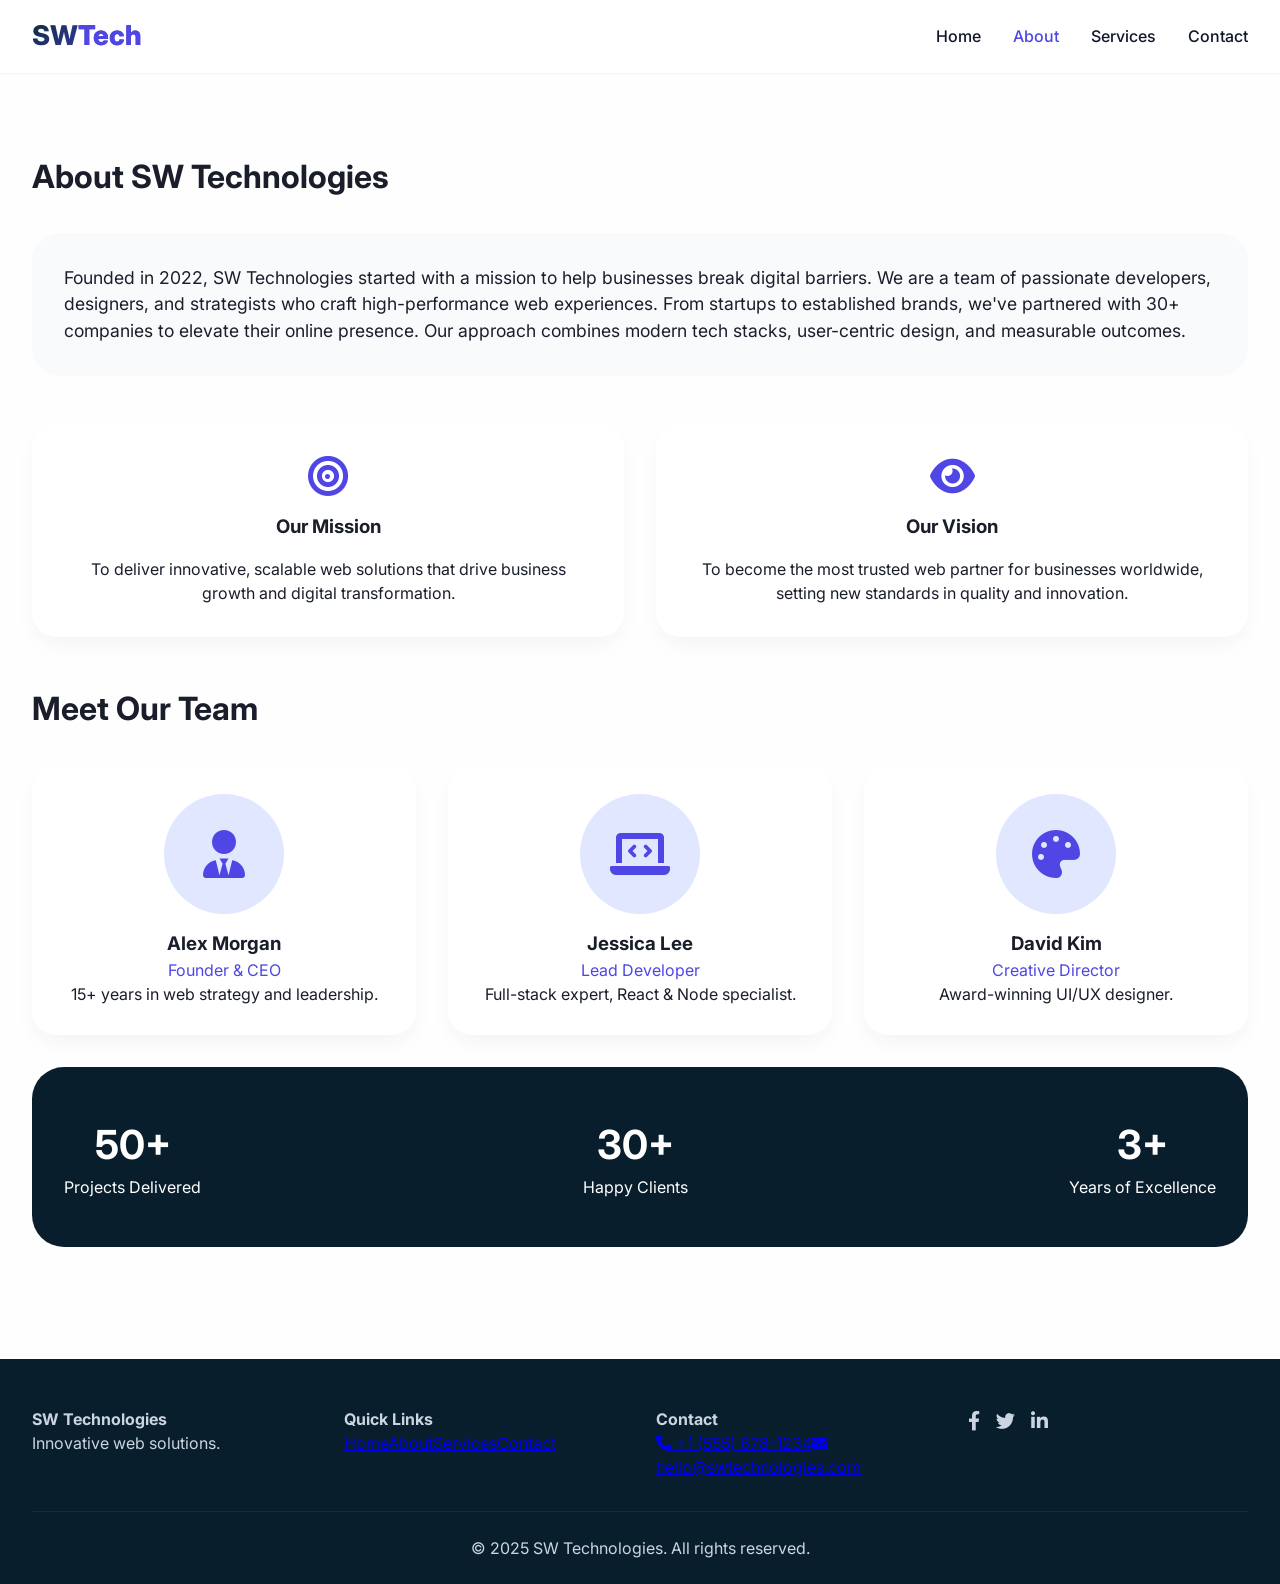
==== about.html @ 48afa0c9 "initial commit" ====
<!-- about.html -->
<!DOCTYPE html>
<html lang="en">
<head>
  <meta charset="UTF-8">
  <meta name="viewport" content="width=device-width, initial-scale=1.0">
  <title>SW Technologies | About Us</title>
  <link href="https://fonts.googleapis.com/css2?family=Inter:wght@300;400;600;700;800&display=swap" rel="stylesheet">
  <link rel="stylesheet" href="https://cdnjs.cloudflare.com/ajax/libs/font-awesome/6.0.0-beta3/css/all.min.css">
  <style>
    * { margin: 0; padding: 0; box-sizing: border-box; }
    body { font-family: 'Inter', sans-serif; background-color: #fefefe; color: #1a1e2b; line-height: 1.5; }
    :root { --primary: #0f2b3d; --primary-dark: #091e2c; --accent: #4f46e5; --accent-light: #6366f1; --gray-bg: #f8fafc; --text-dark: #0f172a; --text-muted: #334155; }
    .container { max-width: 1280px; margin: 0 auto; padding: 0 32px; }
    section { padding: 80px 0; }
    h2 { font-size: 2rem; margin-bottom: 2rem; font-weight: 700; }
    .navbar { background: white; box-shadow: 0 1px 3px rgba(0,0,0,0.05); position: sticky; top: 0; z-index: 1000; }
    .nav-container { display: flex; justify-content: space-between; align-items: center; padding: 1rem 2rem; max-width: 1400px; margin: 0 auto; }
    .logo a { font-size: 1.7rem; font-weight: 800; text-decoration: none; background: linear-gradient(135deg, #0f2b3d, #4f46e5); background-clip: text; -webkit-background-clip: text; color: transparent; }
    .nav-links { display: flex; gap: 2rem; list-style: none; }
    .nav-links li a { text-decoration: none; font-weight: 500; color: var(--text-dark); }
    .nav-links li a:hover, .nav-links li a.active { color: var(--accent); }
    .hamburger { display: none; font-size: 1.8rem; cursor: pointer; }
    @media (max-width: 768px) { .nav-links { position: fixed; top: 70px; left: -100%; width: 100%; height: calc(100vh - 70px); background: white; flex-direction: column; align-items: center; padding-top: 2rem; transition: left 0.3s; } .nav-links.active { left: 0; } .hamburger { display: block; } .container { padding: 0 24px; } section { padding: 60px 0; } }
    .story-box { background: var(--gray-bg); padding: 2rem; border-radius: 28px; margin-bottom: 2rem; }
    .mission-vision { display: grid; grid-template-columns: 1fr 1fr; gap: 2rem; margin: 3rem 0; }
    .mv-card { background: white; padding: 2rem; border-radius: 24px; box-shadow: 0 10px 25px -5px rgba(0,0,0,0.05); text-align: center; }
    .team-grid { display: grid; grid-template-columns: repeat(auto-fit, minmax(240px, 1fr)); gap: 2rem; margin-top: 1rem; }
    .team-card { background: white; border-radius: 24px; padding: 1.8rem; text-align: center; box-shadow: 0 10px 25px -5px rgba(0,0,0,0.05); transition: transform 0.25s; }
    .team-card:hover { transform: translateY(-6px); }
    .team-img { width: 120px; height: 120px; background: #e0e7ff; border-radius: 50%; margin: 0 auto 1rem; display: flex; align-items: center; justify-content: center; font-size: 3rem; color: var(--accent); }
    .stats-grid { display: flex; justify-content: space-between; flex-wrap: wrap; gap: 2rem; background: var(--primary-dark); color: white; padding: 3rem 2rem; border-radius: 32px; margin-top: 2rem; text-align: center; }
    .stat h3 { font-size: 2.5rem; }
    footer { background: var(--primary-dark); color: #cbd5e1; padding: 48px 0 24px; margin-top: 2rem; }
    .footer-grid { display: grid; grid-template-columns: repeat(auto-fit, minmax(200px, 1fr)); gap: 2rem; }
    .social-icons a { color: #cbd5e1; margin-right: 1rem; font-size: 1.2rem; display: inline-block; }
    .copyright { text-align: center; margin-top: 2rem; padding-top: 1.5rem; border-top: 1px solid #1e2a3a; }
    @media (max-width: 768px) { .mission-vision { grid-template-columns: 1fr; } .stats-grid { flex-direction: column; align-items: center; } }
  </style>
</head>
<body>
  <nav class="navbar"><div class="nav-container"><div class="logo"><a href="index.html">SW<span style="color:#4f46e5;">Tech</span></a></div><div class="hamburger" id="hamburger"><i class="fas fa-bars"></i></div><ul class="nav-links" id="navLinks"><li><a href="index.html">Home</a></li><li><a href="about.html" class="active">About</a></li><li><a href="services.html">Services</a></li><li><a href="contact.html">Contact</a></li></ul></div></nav>
  <main><div class="container"><section><h2>About SW Technologies</h2><div class="story-box"><p style="font-size:1.1rem;">Founded in 2022, SW Technologies started with a mission to help businesses break digital barriers. We are a team of passionate developers, designers, and strategists who craft high-performance web experiences. From startups to established brands, we've partnered with 30+ companies to elevate their online presence. Our approach combines modern tech stacks, user-centric design, and measurable outcomes.</p></div><div class="mission-vision"><div class="mv-card"><i class="fas fa-bullseye" style="font-size:2.5rem; color:#4f46e5;"></i><h3 style="margin:1rem 0;">Our Mission</h3><p>To deliver innovative, scalable web solutions that drive business growth and digital transformation.</p></div><div class="mv-card"><i class="fas fa-eye" style="font-size:2.5rem; color:#4f46e5;"></i><h3 style="margin:1rem 0;">Our Vision</h3><p>To become the most trusted web partner for businesses worldwide, setting new standards in quality and innovation.</p></div></div><h2>Meet Our Team</h2><div class="team-grid"><div class="team-card"><div class="team-img"><i class="fas fa-user-tie"></i></div><h3>Alex Morgan</h3><p style="color:var(--accent);">Founder & CEO</p><p>15+ years in web strategy and leadership.</p></div><div class="team-card"><div class="team-img"><i class="fas fa-laptop-code"></i></div><h3>Jessica Lee</h3><p style="color:var(--accent);">Lead Developer</p><p>Full-stack expert, React & Node specialist.</p></div><div class="team-card"><div class="team-img"><i class="fas fa-palette"></i></div><h3>David Kim</h3><p style="color:var(--accent);">Creative Director</p><p>Award-winning UI/UX designer.</p></div></div><div class="stats-grid"><div class="stat"><h3>50+</h3><p>Projects Delivered</p></div><div class="stat"><h3>30+</h3><p>Happy Clients</p></div><div class="stat"><h3>3+</h3><p>Years of Excellence</p></div></div></section></div></main>
  <footer><div class="container"><div class="footer-grid"><div class="footer-col"><h4>SW Technologies</h4><p>Innovative web solutions.</p></div><div class="footer-col"><h4>Quick Links</h4><a href="index.html">Home</a><a href="about.html">About</a><a href="services.html">Services</a><a href="contact.html">Contact</a></div><div class="footer-col"><h4>Contact</h4><a href="#"><i class="fas fa-phone"></i> +1 (555) 678-1234</a><a href="#"><i class="fas fa-envelope"></i> hello@swtechnologies.com</a></div><div class="footer-col"><div class="social-icons"><a href="#"><i class="fab fa-facebook-f"></i></a><a href="#"><i class="fab fa-twitter"></i></a><a href="#"><i class="fab fa-linkedin-in"></i></a></div></div></div><div class="copyright"><p>© 2025 SW Technologies. All rights reserved.</p></div></div></footer>
  <script>const hamburger=document.getElementById('hamburger');const navLinks=document.getElementById('navLinks');hamburger.addEventListener('click',()=>{navLinks.classList.toggle('active');});document.querySelectorAll('.nav-links a').forEach(link=>{link.addEventListener('click',()=>{navLinks.classList.remove('active');})});</script>
</body>
</html>
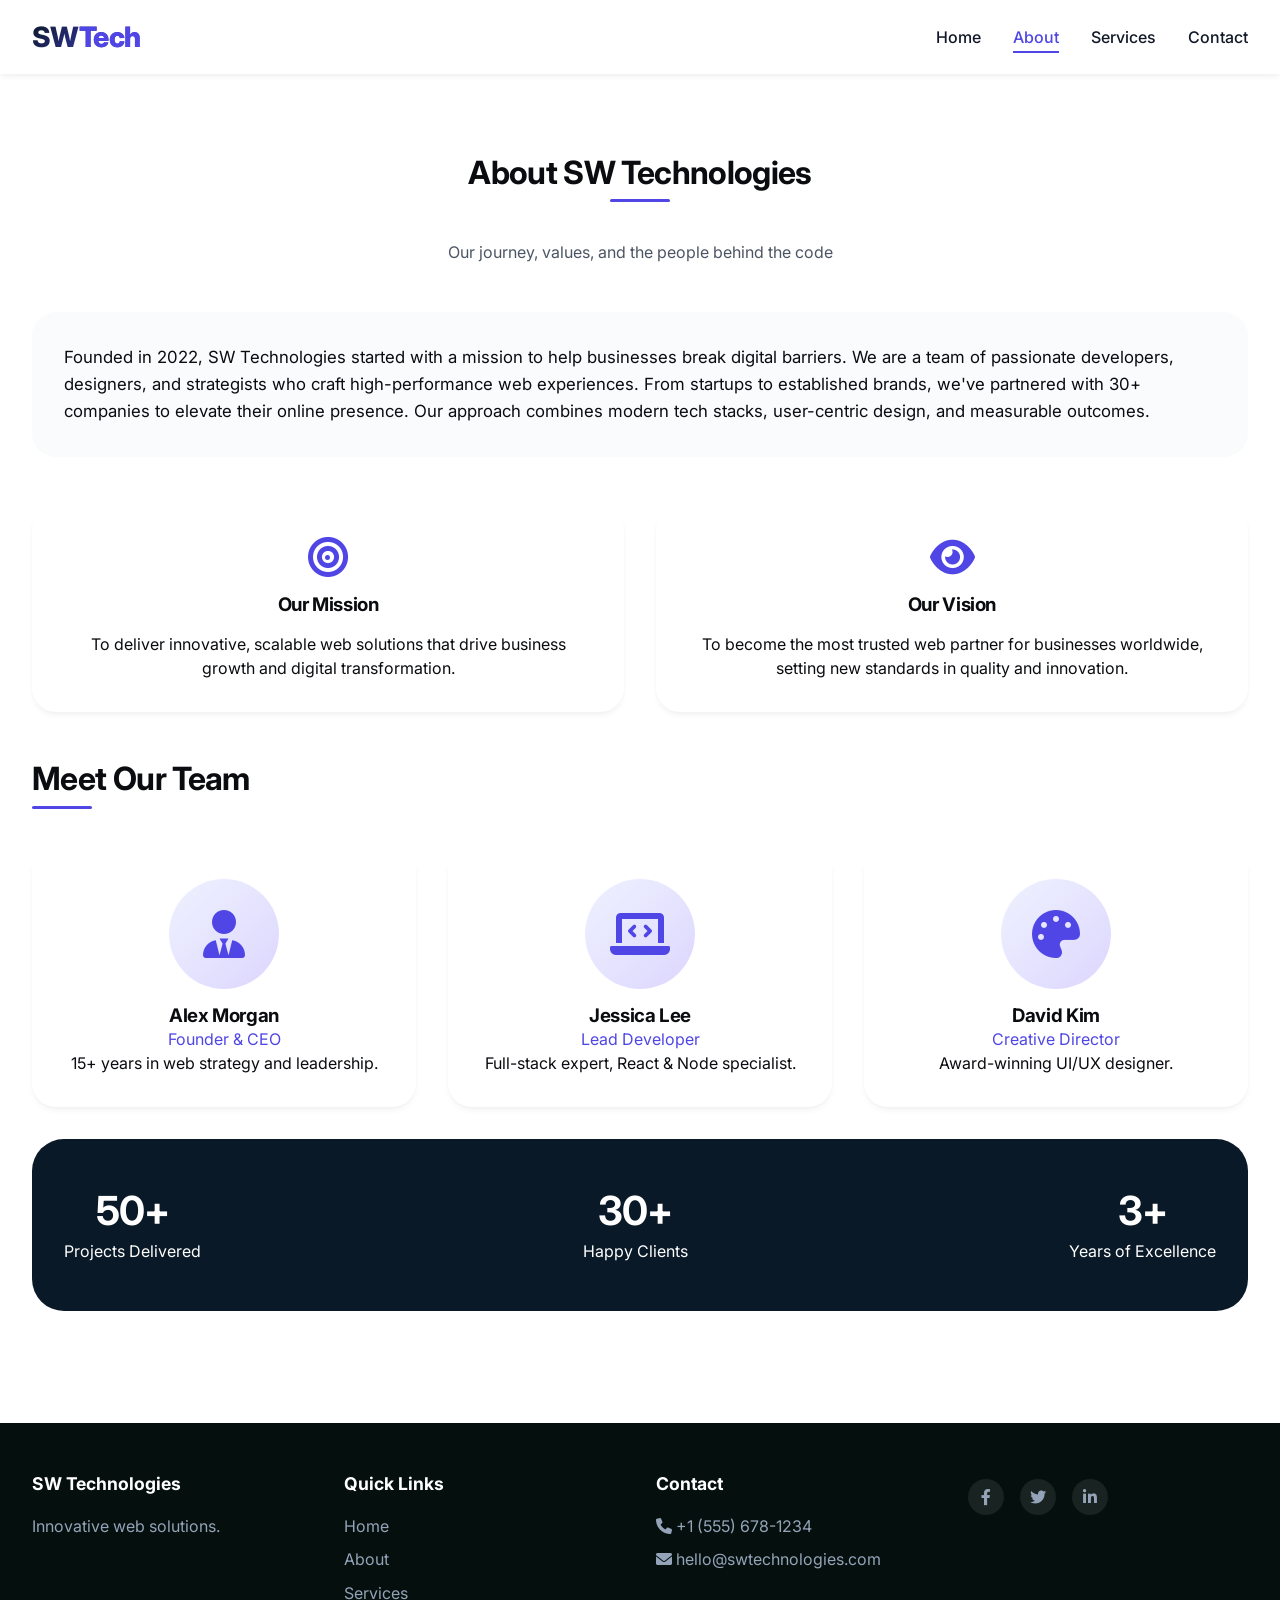
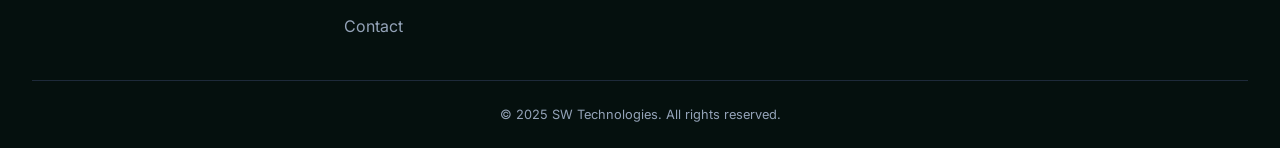
==== commit 16b8961b: "Polish the user interface and make it fully responsive across all devices" ====
--- a/about.html
+++ b/about.html
@@ -2,46 +2,81 @@
 <!DOCTYPE html>
 <html lang="en">
 <head>
-  <meta charset="UTF-8">
-  <meta name="viewport" content="width=device-width, initial-scale=1.0">
-  <title>SW Technologies | About Us</title>
-  <link href="https://fonts.googleapis.com/css2?family=Inter:wght@300;400;600;700;800&display=swap" rel="stylesheet">
-  <link rel="stylesheet" href="https://cdnjs.cloudflare.com/ajax/libs/font-awesome/6.0.0-beta3/css/all.min.css">
-  <style>
-    * { margin: 0; padding: 0; box-sizing: border-box; }
-    body { font-family: 'Inter', sans-serif; background-color: #fefefe; color: #1a1e2b; line-height: 1.5; }
-    :root { --primary: #0f2b3d; --primary-dark: #091e2c; --accent: #4f46e5; --accent-light: #6366f1; --gray-bg: #f8fafc; --text-dark: #0f172a; --text-muted: #334155; }
-    .container { max-width: 1280px; margin: 0 auto; padding: 0 32px; }
-    section { padding: 80px 0; }
-    h2 { font-size: 2rem; margin-bottom: 2rem; font-weight: 700; }
-    .navbar { background: white; box-shadow: 0 1px 3px rgba(0,0,0,0.05); position: sticky; top: 0; z-index: 1000; }
-    .nav-container { display: flex; justify-content: space-between; align-items: center; padding: 1rem 2rem; max-width: 1400px; margin: 0 auto; }
-    .logo a { font-size: 1.7rem; font-weight: 800; text-decoration: none; background: linear-gradient(135deg, #0f2b3d, #4f46e5); background-clip: text; -webkit-background-clip: text; color: transparent; }
-    .nav-links { display: flex; gap: 2rem; list-style: none; }
-    .nav-links li a { text-decoration: none; font-weight: 500; color: var(--text-dark); }
-    .nav-links li a:hover, .nav-links li a.active { color: var(--accent); }
-    .hamburger { display: none; font-size: 1.8rem; cursor: pointer; }
-    @media (max-width: 768px) { .nav-links { position: fixed; top: 70px; left: -100%; width: 100%; height: calc(100vh - 70px); background: white; flex-direction: column; align-items: center; padding-top: 2rem; transition: left 0.3s; } .nav-links.active { left: 0; } .hamburger { display: block; } .container { padding: 0 24px; } section { padding: 60px 0; } }
-    .story-box { background: var(--gray-bg); padding: 2rem; border-radius: 28px; margin-bottom: 2rem; }
-    .mission-vision { display: grid; grid-template-columns: 1fr 1fr; gap: 2rem; margin: 3rem 0; }
-    .mv-card { background: white; padding: 2rem; border-radius: 24px; box-shadow: 0 10px 25px -5px rgba(0,0,0,0.05); text-align: center; }
-    .team-grid { display: grid; grid-template-columns: repeat(auto-fit, minmax(240px, 1fr)); gap: 2rem; margin-top: 1rem; }
-    .team-card { background: white; border-radius: 24px; padding: 1.8rem; text-align: center; box-shadow: 0 10px 25px -5px rgba(0,0,0,0.05); transition: transform 0.25s; }
-    .team-card:hover { transform: translateY(-6px); }
-    .team-img { width: 120px; height: 120px; background: #e0e7ff; border-radius: 50%; margin: 0 auto 1rem; display: flex; align-items: center; justify-content: center; font-size: 3rem; color: var(--accent); }
-    .stats-grid { display: flex; justify-content: space-between; flex-wrap: wrap; gap: 2rem; background: var(--primary-dark); color: white; padding: 3rem 2rem; border-radius: 32px; margin-top: 2rem; text-align: center; }
-    .stat h3 { font-size: 2.5rem; }
-    footer { background: var(--primary-dark); color: #cbd5e1; padding: 48px 0 24px; margin-top: 2rem; }
-    .footer-grid { display: grid; grid-template-columns: repeat(auto-fit, minmax(200px, 1fr)); gap: 2rem; }
-    .social-icons a { color: #cbd5e1; margin-right: 1rem; font-size: 1.2rem; display: inline-block; }
-    .copyright { text-align: center; margin-top: 2rem; padding-top: 1.5rem; border-top: 1px solid #1e2a3a; }
-    @media (max-width: 768px) { .mission-vision { grid-template-columns: 1fr; } .stats-grid { flex-direction: column; align-items: center; } }
-  </style>
+    <meta charset="UTF-8">
+    <meta name="viewport" content="width=device-width, initial-scale=1.0">
+    <title>SW Technologies | About Us</title>
+    <link href="https://fonts.googleapis.com/css2?family=Inter:opsz,wght@14..32,300;400;500;600;700;800&display=swap" rel="stylesheet">
+    <link rel="stylesheet" href="https://cdnjs.cloudflare.com/ajax/libs/font-awesome/6.0.0-beta3/css/all.min.css">
+    <link rel="stylesheet" href="styles.css">
 </head>
 <body>
-  <nav class="navbar"><div class="nav-container"><div class="logo"><a href="index.html">SW<span style="color:#4f46e5;">Tech</span></a></div><div class="hamburger" id="hamburger"><i class="fas fa-bars"></i></div><ul class="nav-links" id="navLinks"><li><a href="index.html">Home</a></li><li><a href="about.html" class="active">About</a></li><li><a href="services.html">Services</a></li><li><a href="contact.html">Contact</a></li></ul></div></nav>
-  <main><div class="container"><section><h2>About SW Technologies</h2><div class="story-box"><p style="font-size:1.1rem;">Founded in 2022, SW Technologies started with a mission to help businesses break digital barriers. We are a team of passionate developers, designers, and strategists who craft high-performance web experiences. From startups to established brands, we've partnered with 30+ companies to elevate their online presence. Our approach combines modern tech stacks, user-centric design, and measurable outcomes.</p></div><div class="mission-vision"><div class="mv-card"><i class="fas fa-bullseye" style="font-size:2.5rem; color:#4f46e5;"></i><h3 style="margin:1rem 0;">Our Mission</h3><p>To deliver innovative, scalable web solutions that drive business growth and digital transformation.</p></div><div class="mv-card"><i class="fas fa-eye" style="font-size:2.5rem; color:#4f46e5;"></i><h3 style="margin:1rem 0;">Our Vision</h3><p>To become the most trusted web partner for businesses worldwide, setting new standards in quality and innovation.</p></div></div><h2>Meet Our Team</h2><div class="team-grid"><div class="team-card"><div class="team-img"><i class="fas fa-user-tie"></i></div><h3>Alex Morgan</h3><p style="color:var(--accent);">Founder & CEO</p><p>15+ years in web strategy and leadership.</p></div><div class="team-card"><div class="team-img"><i class="fas fa-laptop-code"></i></div><h3>Jessica Lee</h3><p style="color:var(--accent);">Lead Developer</p><p>Full-stack expert, React & Node specialist.</p></div><div class="team-card"><div class="team-img"><i class="fas fa-palette"></i></div><h3>David Kim</h3><p style="color:var(--accent);">Creative Director</p><p>Award-winning UI/UX designer.</p></div></div><div class="stats-grid"><div class="stat"><h3>50+</h3><p>Projects Delivered</p></div><div class="stat"><h3>30+</h3><p>Happy Clients</p></div><div class="stat"><h3>3+</h3><p>Years of Excellence</p></div></div></section></div></main>
-  <footer><div class="container"><div class="footer-grid"><div class="footer-col"><h4>SW Technologies</h4><p>Innovative web solutions.</p></div><div class="footer-col"><h4>Quick Links</h4><a href="index.html">Home</a><a href="about.html">About</a><a href="services.html">Services</a><a href="contact.html">Contact</a></div><div class="footer-col"><h4>Contact</h4><a href="#"><i class="fas fa-phone"></i> +1 (555) 678-1234</a><a href="#"><i class="fas fa-envelope"></i> hello@swtechnologies.com</a></div><div class="footer-col"><div class="social-icons"><a href="#"><i class="fab fa-facebook-f"></i></a><a href="#"><i class="fab fa-twitter"></i></a><a href="#"><i class="fab fa-linkedin-in"></i></a></div></div></div><div class="copyright"><p>© 2025 SW Technologies. All rights reserved.</p></div></div></footer>
-  <script>const hamburger=document.getElementById('hamburger');const navLinks=document.getElementById('navLinks');hamburger.addEventListener('click',()=>{navLinks.classList.toggle('active');});document.querySelectorAll('.nav-links a').forEach(link=>{link.addEventListener('click',()=>{navLinks.classList.remove('active');})});</script>
+    <nav class="navbar">
+        <div class="nav-container">
+            <div class="logo"><a href="index.html">SW<span style="color:#4f46e5;">Tech</span></a></div>
+            <div class="hamburger" id="hamburger"><i class="fas fa-bars"></i></div>
+            <ul class="nav-links" id="navLinks">
+                <li><a href="index.html">Home</a></li>
+                <li><a href="about.html" class="active">About</a></li>
+                <li><a href="services.html">Services</a></li>
+                <li><a href="contact.html">Contact</a></li>
+            </ul>
+        </div>
+    </nav>
+
+    <main>
+        <div class="container">
+            <section>
+                <div class="section-header">
+                    <h2>About SW Technologies</h2>
+                    <p>Our journey, values, and the people behind the code</p>
+                </div>
+                <div class="story-box">
+                    <p style="font-size:1.05rem; line-height:1.6;">Founded in 2022, SW Technologies started with a mission to help businesses break digital barriers. We are a team of passionate developers, designers, and strategists who craft high-performance web experiences. From startups to established brands, we've partnered with 30+ companies to elevate their online presence. Our approach combines modern tech stacks, user-centric design, and measurable outcomes.</p>
+                </div>
+                <div class="mission-vision">
+                    <div class="mv-card"><i class="fas fa-bullseye" style="font-size:2.5rem; color:#4f46e5;"></i><h3 style="margin:1rem 0;">Our Mission</h3><p>To deliver innovative, scalable web solutions that drive business growth and digital transformation.</p></div>
+                    <div class="mv-card"><i class="fas fa-eye" style="font-size:2.5rem; color:#4f46e5;"></i><h3 style="margin:1rem 0;">Our Vision</h3><p>To become the most trusted web partner for businesses worldwide, setting new standards in quality and innovation.</p></div>
+                </div>
+                <h2>Meet Our Team</h2>
+                <div class="team-grid">
+                    <div class="team-card"><div class="team-img"><i class="fas fa-user-tie"></i></div><h3>Alex Morgan</h3><p style="color:var(--accent);">Founder & CEO</p><p>15+ years in web strategy and leadership.</p></div>
+                    <div class="team-card"><div class="team-img"><i class="fas fa-laptop-code"></i></div><h3>Jessica Lee</h3><p style="color:var(--accent);">Lead Developer</p><p>Full-stack expert, React & Node specialist.</p></div>
+                    <div class="team-card"><div class="team-img"><i class="fas fa-palette"></i></div><h3>David Kim</h3><p style="color:var(--accent);">Creative Director</p><p>Award-winning UI/UX designer.</p></div>
+                </div>
+                <div class="stats-grid">
+                    <div class="stat"><h3>50+</h3><p>Projects Delivered</p></div>
+                    <div class="stat"><h3>30+</h3><p>Happy Clients</p></div>
+                    <div class="stat"><h3>3+</h3><p>Years of Excellence</p></div>
+                </div>
+            </section>
+        </div>
+    </main>
+
+    <footer>
+        <div class="container">
+            <div class="footer-grid">
+                <div class="footer-col"><h4>SW Technologies</h4><p>Innovative web solutions.</p></div>
+                <div class="footer-col"><h4>Quick Links</h4><a href="index.html">Home</a><a href="about.html">About</a><a href="services.html">Services</a><a href="contact.html">Contact</a></div>
+                <div class="footer-col"><h4>Contact</h4><a href="#"><i class="fas fa-phone"></i> +1 (555) 678-1234</a><a href="#"><i class="fas fa-envelope"></i> hello@swtechnologies.com</a></div>
+                <div class="footer-col"><div class="social-icons"><a href="#"><i class="fab fa-facebook-f"></i></a><a href="#"><i class="fab fa-twitter"></i></a><a href="#"><i class="fab fa-linkedin-in"></i></a></div></div>
+            </div>
+            <div class="copyright"><p>© 2025 SW Technologies. All rights reserved.</p></div>
+        </div>
+    </footer>
+
+    <a href="#" class="back-to-top" id="backToTop"><i class="fas fa-arrow-up"></i></a>
+
+    <script>
+        const hamburger = document.getElementById('hamburger');
+        const navLinks = document.getElementById('navLinks');
+        hamburger.addEventListener('click', () => navLinks.classList.toggle('active'));
+        document.querySelectorAll('.nav-links a').forEach(link => link.addEventListener('click', () => navLinks.classList.remove('active')));
+        
+        const backBtn = document.getElementById('backToTop');
+        window.addEventListener('scroll', () => {
+            if (window.scrollY > 300) backBtn.classList.add('show');
+            else backBtn.classList.remove('show');
+        });
+    </script>
 </body>
 </html>
--- a/styles.css
+++ b/styles.css
@@ -0,0 +1,673 @@
+/* styles.css - SW Technologies - Polished Professional UI */
+* {
+    margin: 0;
+    padding: 0;
+    box-sizing: border-box;
+}
+
+body {
+    font-family: 'Inter', sans-serif;
+    background-color: #ffffff;
+    color: #0a0c10;
+    line-height: 1.5;
+    scroll-behavior: smooth;
+}
+
+:root {
+    --primary: #0a1927;
+    --primary-dark: #05100e;
+    --accent: #4f46e5;
+    --accent-light: #6366f1;
+    --accent-soft: #eef2ff;
+    --gray-bg: #fafbfc;
+    --text-dark: #111827;
+    --text-muted: #4b5563;
+    --white: #ffffff;
+    --shadow-sm: 0 4px 6px -1px rgba(0, 0, 0, 0.05), 0 2px 4px -1px rgba(0, 0, 0, 0.02);
+    --shadow-md: 0 10px 15px -3px rgba(0, 0, 0, 0.05), 0 4px 6px -2px rgba(0, 0, 0, 0.02);
+    --shadow-lg: 0 20px 25px -5px rgba(0, 0, 0, 0.08), 0 10px 10px -5px rgba(0, 0, 0, 0.01);
+    --shadow-hover: 0 25px 30px -12px rgba(79, 70, 229, 0.15);
+}
+
+.container {
+    max-width: 1280px;
+    margin: 0 auto;
+    padding: 0 2rem;
+}
+
+section {
+    padding: 5rem 0;
+}
+
+h1, h2, h3 {
+    font-weight: 700;
+    line-height: 1.2;
+    letter-spacing: -0.02em;
+}
+
+h2 {
+    font-size: 2rem;
+    margin-bottom: 2rem;
+    position: relative;
+    display: inline-block;
+}
+
+h2:after {
+    content: '';
+    position: absolute;
+    bottom: -10px;
+    left: 0;
+    width: 60px;
+    height: 3px;
+    background: var(--accent);
+    border-radius: 3px;
+}
+
+.section-header {
+    text-align: center;
+    margin-bottom: 3rem;
+}
+
+.section-header h2:after {
+    left: 50%;
+    transform: translateX(-50%);
+}
+
+.section-header p {
+    color: var(--text-muted);
+    max-width: 600px;
+    margin: 1rem auto 0;
+}
+
+/* Buttons */
+.btn {
+    display: inline-flex;
+    align-items: center;
+    gap: 0.5rem;
+    padding: 0.75rem 1.75rem;
+    border-radius: 9999px;
+    font-weight: 600;
+    transition: all 0.25s ease;
+    text-decoration: none;
+    font-size: 0.95rem;
+    cursor: pointer;
+    border: none;
+}
+
+.btn-primary {
+    background: var(--accent);
+    color: white;
+    box-shadow: var(--shadow-sm);
+}
+
+.btn-primary:hover {
+    background: var(--accent-light);
+    transform: translateY(-2px);
+    box-shadow: var(--shadow-md);
+}
+
+.btn-outline {
+    background: transparent;
+    border: 1.5px solid var(--accent);
+    color: var(--accent);
+}
+
+.btn-outline:hover {
+    background: var(--accent);
+    color: white;
+    transform: translateY(-2px);
+    box-shadow: var(--shadow-sm);
+}
+
+.btn-small {
+    padding: 0.5rem 1.25rem;
+    font-size: 0.85rem;
+}
+
+/* Navigation */
+.navbar {
+    background: rgba(255, 255, 255, 0.95);
+    backdrop-filter: blur(8px);
+    box-shadow: var(--shadow-sm);
+    position: sticky;
+    top: 0;
+    z-index: 1000;
+    transition: all 0.3s ease;
+}
+
+.nav-container {
+    display: flex;
+    justify-content: space-between;
+    align-items: center;
+    padding: 1rem 2rem;
+    max-width: 1400px;
+    margin: 0 auto;
+}
+
+.logo a {
+    font-size: 1.75rem;
+    font-weight: 800;
+    text-decoration: none;
+    background: linear-gradient(135deg, #0a1927, #4f46e5);
+    background-clip: text;
+    -webkit-background-clip: text;
+    color: transparent;
+    letter-spacing: -0.02em;
+}
+
+.nav-links {
+    display: flex;
+    gap: 2rem;
+    list-style: none;
+}
+
+.nav-links li a {
+    text-decoration: none;
+    font-weight: 500;
+    color: var(--text-dark);
+    transition: color 0.2s;
+    position: relative;
+}
+
+.nav-links li a:after {
+    content: '';
+    position: absolute;
+    bottom: -6px;
+    left: 0;
+    width: 0;
+    height: 2px;
+    background: var(--accent);
+    transition: width 0.25s;
+}
+
+.nav-links li a:hover:after,
+.nav-links li a.active:after {
+    width: 100%;
+}
+
+.nav-links li a:hover,
+.nav-links li a.active {
+    color: var(--accent);
+}
+
+.hamburger {
+    display: none;
+    font-size: 1.6rem;
+    cursor: pointer;
+    color: var(--text-dark);
+}
+
+/* Hero Section */
+.hero {
+    background: linear-gradient(135deg, #f5f7ff 0%, #ffffff 100%);
+    padding: 6rem 0;
+    position: relative;
+    overflow: hidden;
+}
+
+.hero-content {
+    max-width: 700px;
+    animation: fadeInUp 0.6s ease-out;
+}
+
+.hero h1 {
+    font-size: 3.2rem;
+    margin-bottom: 1.25rem;
+}
+
+.hero p {
+    font-size: 1.2rem;
+    color: var(--text-muted);
+    margin-bottom: 2rem;
+}
+
+.btn-group {
+    display: flex;
+    gap: 1rem;
+    flex-wrap: wrap;
+}
+
+/* Cards Grid */
+.cards-grid {
+    display: grid;
+    grid-template-columns: repeat(auto-fit, minmax(260px, 1fr));
+    gap: 2rem;
+    margin-top: 1rem;
+}
+
+.service-card {
+    background: white;
+    border-radius: 1.5rem;
+    padding: 2rem;
+    box-shadow: var(--shadow-md);
+    transition: all 0.3s ease;
+    text-align: center;
+    border: 1px solid #f1f5f9;
+}
+
+.service-card:hover {
+    transform: translateY(-8px);
+    box-shadow: var(--shadow-hover);
+}
+
+.service-icon {
+    width: 70px;
+    height: 70px;
+    background: var(--accent-soft);
+    border-radius: 50%;
+    display: flex;
+    align-items: center;
+    justify-content: center;
+    margin: 0 auto 1.25rem;
+    font-size: 2rem;
+    color: var(--accent);
+    transition: transform 0.2s;
+}
+
+.service-card:hover .service-icon {
+    transform: scale(1.05);
+}
+
+.service-card h3 {
+    margin-bottom: 0.75rem;
+}
+
+.service-card p {
+    color: var(--text-muted);
+    margin-bottom: 1.5rem;
+    font-size: 0.9rem;
+}
+
+/* Strengths / Why Choose Us */
+.strengths-grid {
+    display: grid;
+    grid-template-columns: repeat(auto-fit, minmax(240px, 1fr));
+    gap: 2rem;
+}
+
+.strength-card {
+    background: white;
+    border-radius: 1.5rem;
+    padding: 2rem;
+    text-align: center;
+    box-shadow: var(--shadow-sm);
+    transition: all 0.25s;
+    border: 1px solid transparent;
+}
+
+.strength-card:hover {
+    transform: translateY(-5px);
+    border-color: var(--accent-soft);
+    box-shadow: var(--shadow-md);
+}
+
+.strength-card i {
+    font-size: 2.5rem;
+    color: var(--accent);
+    margin-bottom: 1rem;
+}
+
+.strength-card h3 {
+    margin-bottom: 0.5rem;
+}
+
+/* Testimonials */
+.testimonials-grid {
+    display: grid;
+    grid-template-columns: repeat(auto-fit, minmax(300px, 1fr));
+    gap: 2rem;
+}
+
+.testimonial {
+    background: var(--gray-bg);
+    padding: 2rem;
+    border-radius: 1.5rem;
+    border-left: 4px solid var(--accent);
+    transition: transform 0.25s;
+}
+
+.testimonial:hover {
+    transform: translateX(4px);
+}
+
+.testimonial i.fa-quote-left {
+    color: var(--accent);
+    opacity: 0.3;
+    font-size: 1.5rem;
+    margin-bottom: 1rem;
+    display: inline-block;
+}
+
+.testimonial p {
+    font-style: normal;
+    margin-bottom: 1.25rem;
+    color: var(--text-dark);
+}
+
+.client-name {
+    font-weight: 700;
+    color: var(--accent);
+}
+
+/* Footer */
+footer {
+    background: var(--primary-dark);
+    color: #94a3b8;
+    padding: 3rem 0 1.5rem;
+    margin-top: 2rem;
+}
+
+.footer-grid {
+    display: grid;
+    grid-template-columns: repeat(auto-fit, minmax(200px, 1fr));
+    gap: 2rem;
+    margin-bottom: 2rem;
+}
+
+.footer-col h4 {
+    color: white;
+    margin-bottom: 1rem;
+    font-size: 1.1rem;
+}
+
+.footer-col a {
+    color: #94a3b8;
+    text-decoration: none;
+    display: block;
+    margin-bottom: 0.6rem;
+    transition: color 0.2s;
+}
+
+.footer-col a:hover {
+    color: white;
+}
+
+.social-icons {
+    display: flex;
+    gap: 1rem;
+    margin-top: 0.5rem;
+}
+
+.social-icons a {
+    display: inline-flex;
+    align-items: center;
+    justify-content: center;
+    width: 36px;
+    height: 36px;
+    background: rgba(255, 255, 255, 0.08);
+    border-radius: 50%;
+    transition: all 0.2s;
+}
+
+.social-icons a:hover {
+    background: var(--accent);
+    transform: translateY(-2px);
+}
+
+.copyright {
+    text-align: center;
+    padding-top: 1.5rem;
+    border-top: 1px solid #1e2a3a;
+    font-size: 0.8rem;
+}
+
+/* Back to Top Button */
+.back-to-top {
+    position: fixed;
+    bottom: 2rem;
+    right: 2rem;
+    background: var(--accent);
+    color: white;
+    width: 44px;
+    height: 44px;
+    border-radius: 50%;
+    display: flex;
+    align-items: center;
+    justify-content: center;
+    text-decoration: none;
+    opacity: 0;
+    visibility: hidden;
+    transition: all 0.3s;
+    box-shadow: var(--shadow-md);
+    z-index: 99;
+}
+
+.back-to-top.show {
+    opacity: 1;
+    visibility: visible;
+}
+
+.back-to-top:hover {
+    background: var(--accent-light);
+    transform: translateY(-3px);
+}
+
+/* Animations */
+@keyframes fadeInUp {
+    from {
+        opacity: 0;
+        transform: translateY(20px);
+    }
+    to {
+        opacity: 1;
+        transform: translateY(0);
+    }
+}
+
+/* About Page Specific */
+.story-box {
+    background: var(--gray-bg);
+    padding: 2rem;
+    border-radius: 1.5rem;
+    margin-bottom: 2rem;
+}
+
+.mission-vision {
+    display: grid;
+    grid-template-columns: 1fr 1fr;
+    gap: 2rem;
+    margin: 3rem 0;
+}
+
+.mv-card {
+    background: white;
+    padding: 2rem;
+    border-radius: 1.5rem;
+    box-shadow: var(--shadow-sm);
+    text-align: center;
+    transition: transform 0.25s;
+}
+
+.mv-card:hover {
+    transform: translateY(-4px);
+    box-shadow: var(--shadow-md);
+}
+
+.team-grid {
+    display: grid;
+    grid-template-columns: repeat(auto-fit, minmax(240px, 1fr));
+    gap: 2rem;
+    margin-top: 1rem;
+}
+
+.team-card {
+    background: white;
+    border-radius: 1.5rem;
+    padding: 2rem;
+    text-align: center;
+    box-shadow: var(--shadow-sm);
+    transition: all 0.3s;
+}
+
+.team-card:hover {
+    transform: translateY(-8px);
+    box-shadow: var(--shadow-hover);
+}
+
+.team-img {
+    width: 110px;
+    height: 110px;
+    background: linear-gradient(135deg, var(--accent-soft), #ddd6fe);
+    border-radius: 50%;
+    margin: 0 auto 1rem;
+    display: flex;
+    align-items: center;
+    justify-content: center;
+    font-size: 3rem;
+    color: var(--accent);
+}
+
+.stats-grid {
+    display: flex;
+    justify-content: space-between;
+    flex-wrap: wrap;
+    gap: 2rem;
+    background: var(--primary);
+    color: white;
+    padding: 3rem 2rem;
+    border-radius: 2rem;
+    margin-top: 2rem;
+    text-align: center;
+}
+
+.stat h3 {
+    font-size: 2.5rem;
+    margin-bottom: 0.25rem;
+}
+
+/* Contact Page Specific */
+.contact-wrapper {
+    display: grid;
+    grid-template-columns: 1fr 1fr;
+    gap: 3rem;
+}
+
+.form-group {
+    margin-bottom: 1.5rem;
+}
+
+input, textarea {
+    width: 100%;
+    padding: 0.9rem 1.2rem;
+    border: 1.5px solid #e2e8f0;
+    border-radius: 1rem;
+    font-family: inherit;
+    font-size: 1rem;
+    transition: all 0.2s;
+}
+
+input:focus, textarea:focus {
+    outline: none;
+    border-color: var(--accent);
+    box-shadow: 0 0 0 3px rgba(79, 70, 229, 0.1);
+}
+
+.error {
+    color: #e53e3e;
+    font-size: 0.75rem;
+    margin-top: 0.3rem;
+    display: block;
+}
+
+.success-message {
+    background: #10b981;
+    color: white;
+    padding: 0.8rem;
+    border-radius: 0.8rem;
+    margin-top: 1rem;
+    text-align: center;
+}
+
+.contact-details {
+    background: var(--gray-bg);
+    padding: 2rem;
+    border-radius: 1.5rem;
+}
+
+.contact-details p {
+    margin: 1rem 0;
+    display: flex;
+    align-items: center;
+    gap: 1rem;
+}
+
+.map {
+    margin-top: 3rem;
+    border-radius: 1.5rem;
+    overflow: hidden;
+    height: 300px;
+}
+
+.map iframe {
+    width: 100%;
+    height: 100%;
+    border: 0;
+}
+
+/* Responsive */
+@media (max-width: 768px) {
+    .container {
+        padding: 0 1.5rem;
+    }
+    section {
+        padding: 3rem 0;
+    }
+    h2 {
+        font-size: 1.75rem;
+    }
+    .hero h1 {
+        font-size: 2.2rem;
+    }
+    .nav-links {
+        position: fixed;
+        top: 70px;
+        left: -100%;
+        width: 100%;
+        height: calc(100vh - 70px);
+        background: white;
+        flex-direction: column;
+        align-items: center;
+        padding-top: 2rem;
+        gap: 2rem;
+        transition: left 0.3s ease;
+        box-shadow: var(--shadow-md);
+    }
+    .nav-links.active {
+        left: 0;
+    }
+    .hamburger {
+        display: block;
+    }
+    .contact-wrapper {
+        grid-template-columns: 1fr;
+    }
+    .mission-vision {
+        grid-template-columns: 1fr;
+    }
+    .stats-grid {
+        flex-direction: column;
+        align-items: center;
+        gap: 1.5rem;
+    }
+    .back-to-top {
+        bottom: 1rem;
+        right: 1rem;
+        width: 40px;
+        height: 40px;
+    }
+}
+
+@media (max-width: 480px) {
+    .hero h1 {
+        font-size: 1.9rem;
+    }
+    .btn-group .btn {
+        padding: 0.6rem 1.2rem;
+        font-size: 0.85rem;
+    }
+    .service-icon {
+        width: 55px;
+        height: 55px;
+        font-size: 1.5rem;
+    }
+}
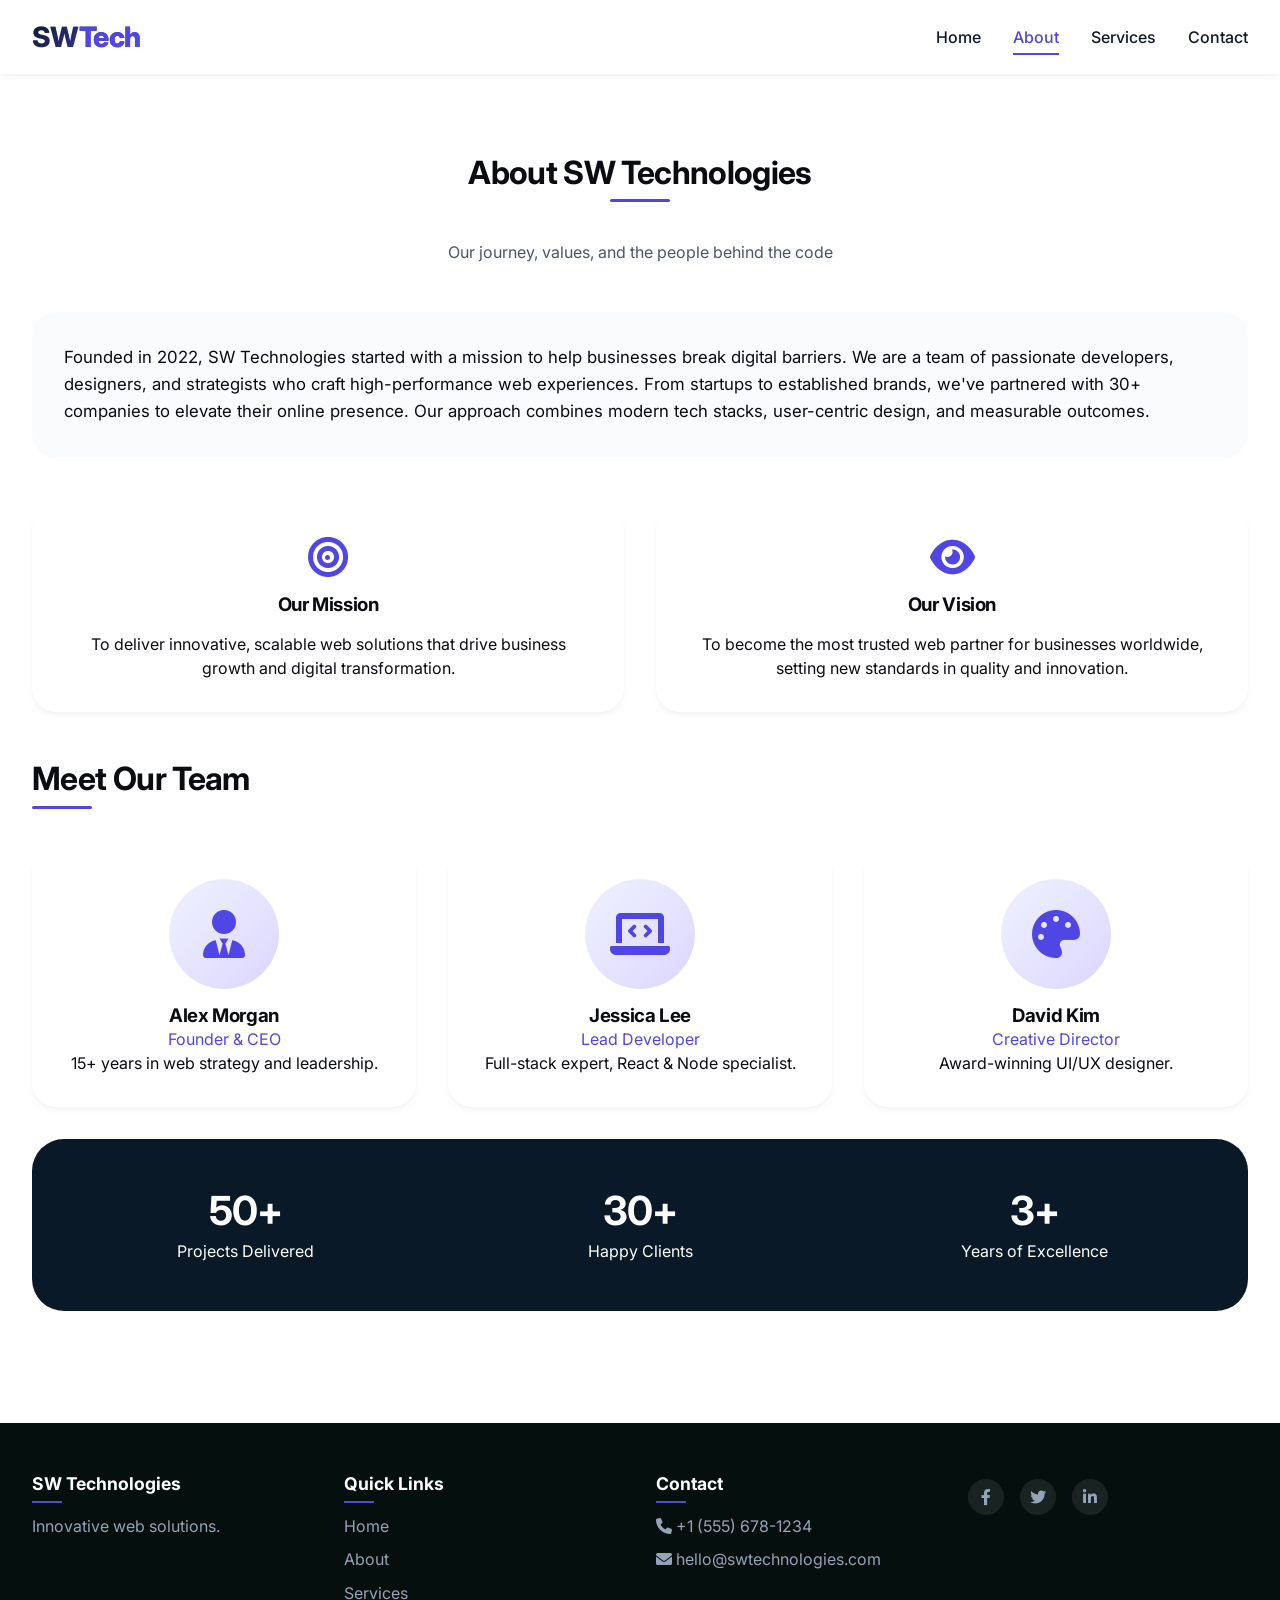
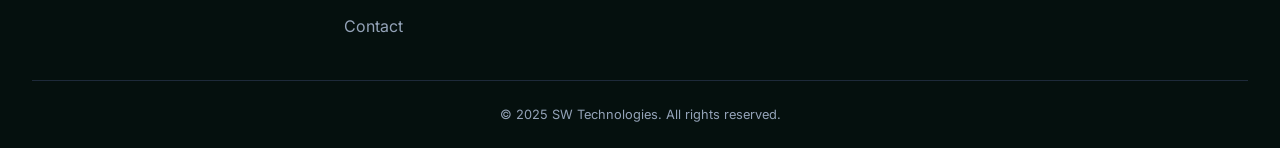
==== commit 25a50de8: "Resolve merge conflict in README" ====
--- a/about.html
+++ b/about.html
@@ -1,14 +1,17 @@
 <!-- about.html -->
 <!DOCTYPE html>
 <html lang="en">
+
 <head>
     <meta charset="UTF-8">
     <meta name="viewport" content="width=device-width, initial-scale=1.0">
     <title>SW Technologies | About Us</title>
-    <link href="https://fonts.googleapis.com/css2?family=Inter:opsz,wght@14..32,300;400;500;600;700;800&display=swap" rel="stylesheet">
+    <link href="https://fonts.googleapis.com/css2?family=Inter:opsz,wght@14..32,300;400;500;600;700;800&display=swap"
+        rel="stylesheet">
     <link rel="stylesheet" href="https://cdnjs.cloudflare.com/ajax/libs/font-awesome/6.0.0-beta3/css/all.min.css">
     <link rel="stylesheet" href="styles.css">
 </head>
+
 <body>
     <nav class="navbar">
         <div class="nav-container">
@@ -31,22 +34,58 @@
                     <p>Our journey, values, and the people behind the code</p>
                 </div>
                 <div class="story-box">
-                    <p style="font-size:1.05rem; line-height:1.6;">Founded in 2022, SW Technologies started with a mission to help businesses break digital barriers. We are a team of passionate developers, designers, and strategists who craft high-performance web experiences. From startups to established brands, we've partnered with 30+ companies to elevate their online presence. Our approach combines modern tech stacks, user-centric design, and measurable outcomes.</p>
+                    <p style="font-size:1.05rem; line-height:1.6;">Founded in 2022, SW Technologies started with a
+                        mission to help businesses break digital barriers. We are a team of passionate developers,
+                        designers, and strategists who craft high-performance web experiences. From startups to
+                        established brands, we've partnered with 30+ companies to elevate their online presence. Our
+                        approach combines modern tech stacks, user-centric design, and measurable outcomes.</p>
                 </div>
                 <div class="mission-vision">
-                    <div class="mv-card"><i class="fas fa-bullseye" style="font-size:2.5rem; color:#4f46e5;"></i><h3 style="margin:1rem 0;">Our Mission</h3><p>To deliver innovative, scalable web solutions that drive business growth and digital transformation.</p></div>
-                    <div class="mv-card"><i class="fas fa-eye" style="font-size:2.5rem; color:#4f46e5;"></i><h3 style="margin:1rem 0;">Our Vision</h3><p>To become the most trusted web partner for businesses worldwide, setting new standards in quality and innovation.</p></div>
+                    <div class="mv-card"><i class="fas fa-bullseye" style="font-size:2.5rem; color:#4f46e5;"></i>
+                        <h3 style="margin:1rem 0;">Our Mission</h3>
+                        <p>To deliver innovative, scalable web solutions that drive business growth and digital
+                            transformation.</p>
+                    </div>
+                    <div class="mv-card"><i class="fas fa-eye" style="font-size:2.5rem; color:#4f46e5;"></i>
+                        <h3 style="margin:1rem 0;">Our Vision</h3>
+                        <p>To become the most trusted web partner for businesses worldwide, setting new standards in
+                            quality and innovation.</p>
+                    </div>
                 </div>
                 <h2>Meet Our Team</h2>
                 <div class="team-grid">
-                    <div class="team-card"><div class="team-img"><i class="fas fa-user-tie"></i></div><h3>Alex Morgan</h3><p style="color:var(--accent);">Founder & CEO</p><p>15+ years in web strategy and leadership.</p></div>
-                    <div class="team-card"><div class="team-img"><i class="fas fa-laptop-code"></i></div><h3>Jessica Lee</h3><p style="color:var(--accent);">Lead Developer</p><p>Full-stack expert, React & Node specialist.</p></div>
-                    <div class="team-card"><div class="team-img"><i class="fas fa-palette"></i></div><h3>David Kim</h3><p style="color:var(--accent);">Creative Director</p><p>Award-winning UI/UX designer.</p></div>
+                    <div class="team-card">
+                        <div class="team-img"><i class="fas fa-user-tie"></i></div>
+                        <h3>Alex Morgan</h3>
+                        <p style="color:var(--accent);">Founder & CEO</p>
+                        <p>15+ years in web strategy and leadership.</p>
+                    </div>
+                    <div class="team-card">
+                        <div class="team-img"><i class="fas fa-laptop-code"></i></div>
+                        <h3>Jessica Lee</h3>
+                        <p style="color:var(--accent);">Lead Developer</p>
+                        <p>Full-stack expert, React & Node specialist.</p>
+                    </div>
+                    <div class="team-card">
+                        <div class="team-img"><i class="fas fa-palette"></i></div>
+                        <h3>David Kim</h3>
+                        <p style="color:var(--accent);">Creative Director</p>
+                        <p>Award-winning UI/UX designer.</p>
+                    </div>
                 </div>
                 <div class="stats-grid">
-                    <div class="stat"><h3>50+</h3><p>Projects Delivered</p></div>
-                    <div class="stat"><h3>30+</h3><p>Happy Clients</p></div>
-                    <div class="stat"><h3>3+</h3><p>Years of Excellence</p></div>
+                    <div class="stat">
+                        <h3>50+</h3>
+                        <p>Projects Delivered</p>
+                    </div>
+                    <div class="stat">
+                        <h3>30+</h3>
+                        <p>Happy Clients</p>
+                    </div>
+                    <div class="stat">
+                        <h3>3+</h3>
+                        <p>Years of Excellence</p>
+                    </div>
                 </div>
             </section>
         </div>
@@ -55,12 +94,26 @@
     <footer>
         <div class="container">
             <div class="footer-grid">
-                <div class="footer-col"><h4>SW Technologies</h4><p>Innovative web solutions.</p></div>
-                <div class="footer-col"><h4>Quick Links</h4><a href="index.html">Home</a><a href="about.html">About</a><a href="services.html">Services</a><a href="contact.html">Contact</a></div>
-                <div class="footer-col"><h4>Contact</h4><a href="#"><i class="fas fa-phone"></i> +1 (555) 678-1234</a><a href="#"><i class="fas fa-envelope"></i> hello@swtechnologies.com</a></div>
-                <div class="footer-col"><div class="social-icons"><a href="#"><i class="fab fa-facebook-f"></i></a><a href="#"><i class="fab fa-twitter"></i></a><a href="#"><i class="fab fa-linkedin-in"></i></a></div></div>
+                <div class="footer-col">
+                    <h4>SW Technologies</h4>
+                    <p>Innovative web solutions.</p>
+                </div>
+                <div class="footer-col">
+                    <h4>Quick Links</h4><a href="index.html">Home</a><a href="about.html">About</a><a
+                        href="services.html">Services</a><a href="contact.html">Contact</a>
+                </div>
+                <div class="footer-col">
+                    <h4>Contact</h4><a href="#"><i class="fas fa-phone"></i> +1 (555) 678-1234</a><a href="#"><i
+                            class="fas fa-envelope"></i> hello@swtechnologies.com</a>
+                </div>
+                <div class="footer-col">
+                    <div class="social-icons"><a href="#"><i class="fab fa-facebook-f"></i></a><a href="#"><i
+                                class="fab fa-twitter"></i></a><a href="#"><i class="fab fa-linkedin-in"></i></a></div>
+                </div>
             </div>
-            <div class="copyright"><p>© 2025 SW Technologies. All rights reserved.</p></div>
+            <div class="copyright">
+                <p>© 2025 SW Technologies. All rights reserved.</p>
+            </div>
         </div>
     </footer>
 
@@ -71,12 +124,37 @@
         const navLinks = document.getElementById('navLinks');
         hamburger.addEventListener('click', () => navLinks.classList.toggle('active'));
         document.querySelectorAll('.nav-links a').forEach(link => link.addEventListener('click', () => navLinks.classList.remove('active')));
-        
+
         const backBtn = document.getElementById('backToTop');
         window.addEventListener('scroll', () => {
             if (window.scrollY > 300) backBtn.classList.add('show');
             else backBtn.classList.remove('show');
         });
+
+        // Scroll Reveal Animation
+        const revealElements = document.querySelectorAll('.service-card, .strength-card, .testimonial, .team-card, .mv-card, .stat');
+
+        const revealOnScroll = () => {
+            revealElements.forEach(el => {
+                const rect = el.getBoundingClientRect();
+                const windowHeight = window.innerHeight;
+                if (rect.top < windowHeight - 100) {
+                    el.style.opacity = '1';
+                    el.style.transform = 'translateY(0)';
+                }
+            });
+        };
+
+        // Set initial state
+        revealElements.forEach(el => {
+            el.style.opacity = '0';
+            el.style.transform = 'translateY(30px)';
+            el.style.transition = 'all 0.6s cubic-bezier(0.4, 0, 0.2, 1)';
+        });
+
+        window.addEventListener('scroll', revealOnScroll);
+        window.addEventListener('load', revealOnScroll);
     </script>
 </body>
+
 </html>
--- a/styles.css
+++ b/styles.css
@@ -1,4 +1,4 @@
-/* styles.css - SW Technologies - Polished Professional UI */
+/* styles.css - SW Technologies - Polished Professional UI with Enhanced Animations */
 * {
     margin: 0;
     padding: 0;
@@ -61,6 +61,11 @@
     height: 3px;
     background: var(--accent);
     border-radius: 3px;
+    transition: width 0.3s ease;
+}
+
+section:hover h2:after {
+    width: 100px;
 }
 
 .section-header {
@@ -87,11 +92,13 @@
     padding: 0.75rem 1.75rem;
     border-radius: 9999px;
     font-weight: 600;
-    transition: all 0.25s ease;
+    transition: all 0.3s cubic-bezier(0.4, 0, 0.2, 1);
     text-decoration: none;
     font-size: 0.95rem;
     cursor: pointer;
     border: none;
+    position: relative;
+    overflow: hidden;
 }
 
 .btn-primary {
@@ -102,8 +109,12 @@
 
 .btn-primary:hover {
     background: var(--accent-light);
-    transform: translateY(-2px);
+    transform: translateY(-3px) scale(1.02);
     box-shadow: var(--shadow-md);
+}
+
+.btn-primary:active {
+    transform: translateY(0) scale(0.98);
 }
 
 .btn-outline {
@@ -115,7 +126,7 @@
 .btn-outline:hover {
     background: var(--accent);
     color: white;
-    transform: translateY(-2px);
+    transform: translateY(-3px);
     box-shadow: var(--shadow-sm);
 }
 
@@ -153,6 +164,12 @@
     -webkit-background-clip: text;
     color: transparent;
     letter-spacing: -0.02em;
+    transition: transform 0.3s ease;
+    display: inline-block;
+}
+
+.logo a:hover {
+    transform: scale(1.02);
 }
 
 .nav-links {
@@ -165,19 +182,20 @@
     text-decoration: none;
     font-weight: 500;
     color: var(--text-dark);
-    transition: color 0.2s;
+    transition: all 0.3s ease;
     position: relative;
+    padding: 0.5rem 0;
 }
 
 .nav-links li a:after {
     content: '';
     position: absolute;
-    bottom: -6px;
+    bottom: 0;
     left: 0;
     width: 0;
     height: 2px;
     background: var(--accent);
-    transition: width 0.25s;
+    transition: width 0.3s cubic-bezier(0.4, 0, 0.2, 1);
 }
 
 .nav-links li a:hover:after,
@@ -188,6 +206,7 @@
 .nav-links li a:hover,
 .nav-links li a.active {
     color: var(--accent);
+    transform: translateY(-1px);
 }
 
 .hamburger {
@@ -195,6 +214,11 @@
     font-size: 1.6rem;
     cursor: pointer;
     color: var(--text-dark);
+    transition: transform 0.3s ease;
+}
+
+.hamburger:hover {
+    transform: scale(1.1);
 }
 
 /* Hero Section */
@@ -205,26 +229,42 @@
     overflow: hidden;
 }
 
+.hero:before {
+    content: '';
+    position: absolute;
+    top: -50%;
+    right: -20%;
+    width: 60%;
+    height: 200%;
+    background: radial-gradient(circle, rgba(79,70,229,0.05) 0%, transparent 70%);
+    animation: float 20s ease-in-out infinite;
+}
+
 .hero-content {
     max-width: 700px;
-    animation: fadeInUp 0.6s ease-out;
+    animation: fadeInUp 0.8s cubic-bezier(0.4, 0, 0.2, 1);
+    position: relative;
+    z-index: 1;
 }
 
 .hero h1 {
     font-size: 3.2rem;
     margin-bottom: 1.25rem;
+    animation: fadeInUp 0.6s ease-out 0.1s both;
 }
 
 .hero p {
     font-size: 1.2rem;
     color: var(--text-muted);
     margin-bottom: 2rem;
+    animation: fadeInUp 0.6s ease-out 0.2s both;
 }
 
 .btn-group {
     display: flex;
     gap: 1rem;
     flex-wrap: wrap;
+    animation: fadeInUp 0.6s ease-out 0.3s both;
 }
 
 /* Cards Grid */
@@ -240,13 +280,20 @@
     border-radius: 1.5rem;
     padding: 2rem;
     box-shadow: var(--shadow-md);
-    transition: all 0.3s ease;
+    transition: all 0.4s cubic-bezier(0.4, 0, 0.2, 1);
     text-align: center;
     border: 1px solid #f1f5f9;
-}
+    animation: fadeInUp 0.6s ease-out backwards;
+    animation-delay: calc(var(--card-index, 0) * 0.1s);
+}
+
+.service-card:nth-child(1) { --card-index: 1; }
+.service-card:nth-child(2) { --card-index: 2; }
+.service-card:nth-child(3) { --card-index: 3; }
+.service-card:nth-child(4) { --card-index: 4; }
 
 .service-card:hover {
-    transform: translateY(-8px);
+    transform: translateY(-10px) scale(1.02);
     box-shadow: var(--shadow-hover);
 }
 
@@ -261,15 +308,22 @@
     margin: 0 auto 1.25rem;
     font-size: 2rem;
     color: var(--accent);
-    transition: transform 0.2s;
+    transition: all 0.3s cubic-bezier(0.4, 0, 0.2, 1);
 }
 
 .service-card:hover .service-icon {
-    transform: scale(1.05);
+    transform: scale(1.1) rotate(5deg);
+    background: var(--accent);
+    color: white;
 }
 
 .service-card h3 {
     margin-bottom: 0.75rem;
+    transition: color 0.3s ease;
+}
+
+.service-card:hover h3 {
+    color: var(--accent);
 }
 
 .service-card p {
@@ -291,20 +345,32 @@
     padding: 2rem;
     text-align: center;
     box-shadow: var(--shadow-sm);
-    transition: all 0.25s;
+    transition: all 0.4s cubic-bezier(0.4, 0, 0.2, 1);
     border: 1px solid transparent;
-}
+    animation: fadeInUp 0.6s ease-out backwards;
+}
+
+.strength-card:nth-child(1) { animation-delay: 0s; }
+.strength-card:nth-child(2) { animation-delay: 0.1s; }
+.strength-card:nth-child(3) { animation-delay: 0.2s; }
+.strength-card:nth-child(4) { animation-delay: 0.3s; }
 
 .strength-card:hover {
-    transform: translateY(-5px);
+    transform: translateY(-8px);
     border-color: var(--accent-soft);
-    box-shadow: var(--shadow-md);
+    box-shadow: var(--shadow-lg);
 }
 
 .strength-card i {
     font-size: 2.5rem;
     color: var(--accent);
     margin-bottom: 1rem;
+    transition: all 0.3s ease;
+    display: inline-block;
+}
+
+.strength-card:hover i {
+    transform: scale(1.15) translateY(-5px);
 }
 
 .strength-card h3 {
@@ -323,11 +389,16 @@
     padding: 2rem;
     border-radius: 1.5rem;
     border-left: 4px solid var(--accent);
-    transition: transform 0.25s;
-}
+    transition: all 0.4s cubic-bezier(0.4, 0, 0.2, 1);
+    animation: fadeInUp 0.6s ease-out backwards;
+}
+
+.testimonial:nth-child(1) { animation-delay: 0s; }
+.testimonial:nth-child(2) { animation-delay: 0.15s; }
 
 .testimonial:hover {
-    transform: translateX(4px);
+    transform: translateX(8px) translateY(-4px);
+    box-shadow: var(--shadow-lg);
 }
 
 .testimonial i.fa-quote-left {
@@ -336,12 +407,23 @@
     font-size: 1.5rem;
     margin-bottom: 1rem;
     display: inline-block;
+    transition: all 0.3s ease;
+}
+
+.testimonial:hover i.fa-quote-left {
+    opacity: 0.6;
+    transform: scale(1.1);
 }
 
 .testimonial p {
     font-style: normal;
     margin-bottom: 1.25rem;
     color: var(--text-dark);
+    transition: transform 0.3s ease;
+}
+
+.testimonial:hover p {
+    transform: translateX(4px);
 }
 
 .client-name {
@@ -368,6 +450,23 @@
     color: white;
     margin-bottom: 1rem;
     font-size: 1.1rem;
+    position: relative;
+    display: inline-block;
+}
+
+.footer-col h4:after {
+    content: '';
+    position: absolute;
+    bottom: -5px;
+    left: 0;
+    width: 30px;
+    height: 2px;
+    background: var(--accent);
+    transition: width 0.3s ease;
+}
+
+.footer-col:hover h4:after {
+    width: 50px;
 }
 
 .footer-col a {
@@ -375,11 +474,12 @@
     text-decoration: none;
     display: block;
     margin-bottom: 0.6rem;
-    transition: color 0.2s;
+    transition: all 0.3s ease;
 }
 
 .footer-col a:hover {
     color: white;
+    transform: translateX(5px);
 }
 
 .social-icons {
@@ -396,12 +496,12 @@
     height: 36px;
     background: rgba(255, 255, 255, 0.08);
     border-radius: 50%;
-    transition: all 0.2s;
+    transition: all 0.3s cubic-bezier(0.4, 0, 0.2, 1);
 }
 
 .social-icons a:hover {
     background: var(--accent);
-    transform: translateY(-2px);
+    transform: translateY(-3px) rotate(360deg);
 }
 
 .copyright {
@@ -427,7 +527,7 @@
     text-decoration: none;
     opacity: 0;
     visibility: hidden;
-    transition: all 0.3s;
+    transition: all 0.3s cubic-bezier(0.4, 0, 0.2, 1);
     box-shadow: var(--shadow-md);
     z-index: 99;
 }
@@ -435,23 +535,126 @@
 .back-to-top.show {
     opacity: 1;
     visibility: visible;
+    animation: bounceIn 0.5s ease-out;
 }
 
 .back-to-top:hover {
     background: var(--accent-light);
-    transform: translateY(-3px);
-}
-
-/* Animations */
+    transform: translateY(-5px) scale(1.05);
+}
+
+/* Keyframe Animations */
 @keyframes fadeInUp {
     from {
         opacity: 0;
-        transform: translateY(20px);
+        transform: translateY(40px);
     }
     to {
         opacity: 1;
         transform: translateY(0);
     }
+}
+
+@keyframes fadeInLeft {
+    from {
+        opacity: 0;
+        transform: translateX(-40px);
+    }
+    to {
+        opacity: 1;
+        transform: translateX(0);
+    }
+}
+
+@keyframes fadeInRight {
+    from {
+        opacity: 0;
+        transform: translateX(40px);
+    }
+    to {
+        opacity: 1;
+        transform: translateX(0);
+    }
+}
+
+@keyframes bounceIn {
+    0% {
+        opacity: 0;
+        transform: scale(0.3);
+    }
+    50% {
+        opacity: 1;
+        transform: scale(1.05);
+    }
+    70% {
+        transform: scale(0.9);
+    }
+    100% {
+        transform: scale(1);
+    }
+}
+
+@keyframes float {
+    0%, 100% {
+        transform: translate(0, 0) rotate(0deg);
+    }
+    33% {
+        transform: translate(10px, -10px) rotate(2deg);
+    }
+    66% {
+        transform: translate(-5px, 5px) rotate(-1deg);
+    }
+}
+
+@keyframes pulse {
+    0%, 100% {
+        transform: scale(1);
+    }
+    50% {
+        transform: scale(1.05);
+    }
+}
+
+@keyframes shimmer {
+    0% {
+        background-position: -200% 0;
+    }
+    100% {
+        background-position: 200% 0;
+    }
+}
+
+@keyframes slideIn {
+    from {
+        opacity: 0;
+        transform: translateX(-100%);
+    }
+    to {
+        opacity: 1;
+        transform: translateX(0);
+    }
+}
+
+/* Staggered animation for page load */
+main > section {
+    animation: fadeInUp 0.6s ease-out backwards;
+}
+
+main > section:nth-child(1) { animation-delay: 0s; }
+main > section:nth-child(2) { animation-delay: 0.1s; }
+main > section:nth-child(3) { animation-delay: 0.2s; }
+main > section:nth-child(4) { animation-delay: 0.3s; }
+
+/* Scroll reveal animation (triggers when elements come into view) */
+.scroll-reveal {
+    opacity: 0;
+    transform: translateY(30px);
+    transition: all 0.8s cubic-bezier(0.4, 0, 0.2, 1);
+}
+
+.scroll-reveal.revealed {
+    opacity: 1;
+    transform: translateY(0);
 }
 
 /* About Page Specific */
@@ -460,6 +663,13 @@
     padding: 2rem;
     border-radius: 1.5rem;
     margin-bottom: 2rem;
+    transition: all 0.4s ease;
+    animation: fadeInUp 0.6s ease-out;
+}
+
+.story-box:hover {
+    transform: scale(1.01);
+    box-shadow: var(--shadow-md);
 }
 
 .mission-vision {
@@ -475,12 +685,24 @@
     border-radius: 1.5rem;
     box-shadow: var(--shadow-sm);
     text-align: center;
-    transition: transform 0.25s;
-}
+    transition: all 0.4s cubic-bezier(0.4, 0, 0.2, 1);
+    animation: fadeInUp 0.6s ease-out backwards;
+}
+
+.mv-card:first-child { animation-delay: 0s; }
+.mv-card:last-child { animation-delay: 0.15s; }
 
 .mv-card:hover {
-    transform: translateY(-4px);
-    box-shadow: var(--shadow-md);
+    transform: translateY(-8px);
+    box-shadow: var(--shadow-lg);
+}
+
+.mv-card i {
+    transition: transform 0.3s ease;
+}
+
+.mv-card:hover i {
+    transform: scale(1.1);
 }
 
 .team-grid {
@@ -496,11 +718,16 @@
     padding: 2rem;
     text-align: center;
     box-shadow: var(--shadow-sm);
-    transition: all 0.3s;
-}
+    transition: all 0.4s cubic-bezier(0.4, 0, 0.2, 1);
+    animation: fadeInUp 0.6s ease-out backwards;
+}
+
+.team-card:nth-child(1) { animation-delay: 0s; }
+.team-card:nth-child(2) { animation-delay: 0.1s; }
+.team-card:nth-child(3) { animation-delay: 0.2s; }
 
 .team-card:hover {
-    transform: translateY(-8px);
+    transform: translateY(-10px);
     box-shadow: var(--shadow-hover);
 }
 
@@ -515,6 +742,13 @@
     justify-content: center;
     font-size: 3rem;
     color: var(--accent);
+    transition: all 0.4s cubic-bezier(0.4, 0, 0.2, 1);
+}
+
+.team-card:hover .team-img {
+    transform: scale(1.05) rotate(3deg);
+    background: linear-gradient(135deg, var(--accent), #818cf8);
+    color: white;
 }
 
 .stats-grid {
@@ -530,9 +764,30 @@
     text-align: center;
 }
 
+.stat {
+    flex: 1;
+    min-width: 120px;
+    transition: all 0.3s ease;
+    animation: fadeInUp 0.6s ease-out backwards;
+}
+
+.stat:nth-child(1) { animation-delay: 0s; }
+.stat:nth-child(2) { animation-delay: 0.1s; }
+.stat:nth-child(3) { animation-delay: 0.2s; }
+
+.stat:hover {
+    transform: translateY(-5px);
+}
+
 .stat h3 {
     font-size: 2.5rem;
     margin-bottom: 0.25rem;
+    transition: all 0.3s ease;
+}
+
+.stat:hover h3 {
+    transform: scale(1.05);
+    color: var(--accent-light);
 }
 
 /* Contact Page Specific */
@@ -544,7 +799,14 @@
 
 .form-group {
     margin-bottom: 1.5rem;
-}
+    animation: fadeInUp 0.6s ease-out backwards;
+}
+
+.form-group:nth-child(1) { animation-delay: 0s; }
+.form-group:nth-child(2) { animation-delay: 0.1s; }
+.form-group:nth-child(3) { animation-delay: 0.2s; }
+.form-group:nth-child(4) { animation-delay: 0.3s; }
+.form-group:nth-child(5) { animation-delay: 0.4s; }
 
 input, textarea {
     width: 100%;
@@ -553,13 +815,18 @@
     border-radius: 1rem;
     font-family: inherit;
     font-size: 1rem;
-    transition: all 0.2s;
+    transition: all 0.3s cubic-bezier(0.4, 0, 0.2, 1);
 }
 
 input:focus, textarea:focus {
     outline: none;
     border-color: var(--accent);
-    box-shadow: 0 0 0 3px rgba(79, 70, 229, 0.1);
+    box-shadow: 0 0 0 4px rgba(79, 70, 229, 0.1);
+    transform: translateY(-2px);
+}
+
+input:hover, textarea:hover {
+    border-color: var(--accent-light);
 }
 
 .error {
@@ -567,6 +834,13 @@
     font-size: 0.75rem;
     margin-top: 0.3rem;
     display: block;
+    animation: shake 0.3s ease-out;
+}
+
+@keyframes shake {
+    0%, 100% { transform: translateX(0); }
+    25% { transform: translateX(-5px); }
+    75% { transform: translateX(5px); }
 }
 
 .success-message {
@@ -576,12 +850,20 @@
     border-radius: 0.8rem;
     margin-top: 1rem;
     text-align: center;
+    animation: bounceIn 0.5s ease-out;
 }
 
 .contact-details {
     background: var(--gray-bg);
     padding: 2rem;
     border-radius: 1.5rem;
+    transition: all 0.3s ease;
+    animation: fadeInRight 0.6s ease-out;
+}
+
+.contact-details:hover {
+    transform: translateX(-5px);
+    box-shadow: var(--shadow-md);
 }
 
 .contact-details p {
@@ -589,6 +871,20 @@
     display: flex;
     align-items: center;
     gap: 1rem;
+    transition: all 0.3s ease;
+}
+
+.contact-details p:hover {
+    transform: translateX(5px);
+    color: var(--accent);
+}
+
+.contact-details p i {
+    transition: transform 0.3s ease;
+}
+
+.contact-details p:hover i {
+    transform: scale(1.2);
 }
 
 .map {
@@ -596,12 +892,18 @@
     border-radius: 1.5rem;
     overflow: hidden;
     height: 300px;
+    animation: fadeInUp 0.6s ease-out 0.2s both;
 }
 
 .map iframe {
     width: 100%;
     height: 100%;
     border: 0;
+    transition: transform 0.3s ease;
+}
+
+.map:hover iframe {
+    transform: scale(1.01);
 }
 
 /* Responsive */
@@ -629,11 +931,14 @@
         align-items: center;
         padding-top: 2rem;
         gap: 2rem;
-        transition: left 0.3s ease;
+        transition: left 0.4s cubic-bezier(0.4, 0, 0.2, 1);
         box-shadow: var(--shadow-md);
     }
     .nav-links.active {
         left: 0;
+    }
+    .nav-links li a {
+        font-size: 1.2rem;
     }
     .hamburger {
         display: block;
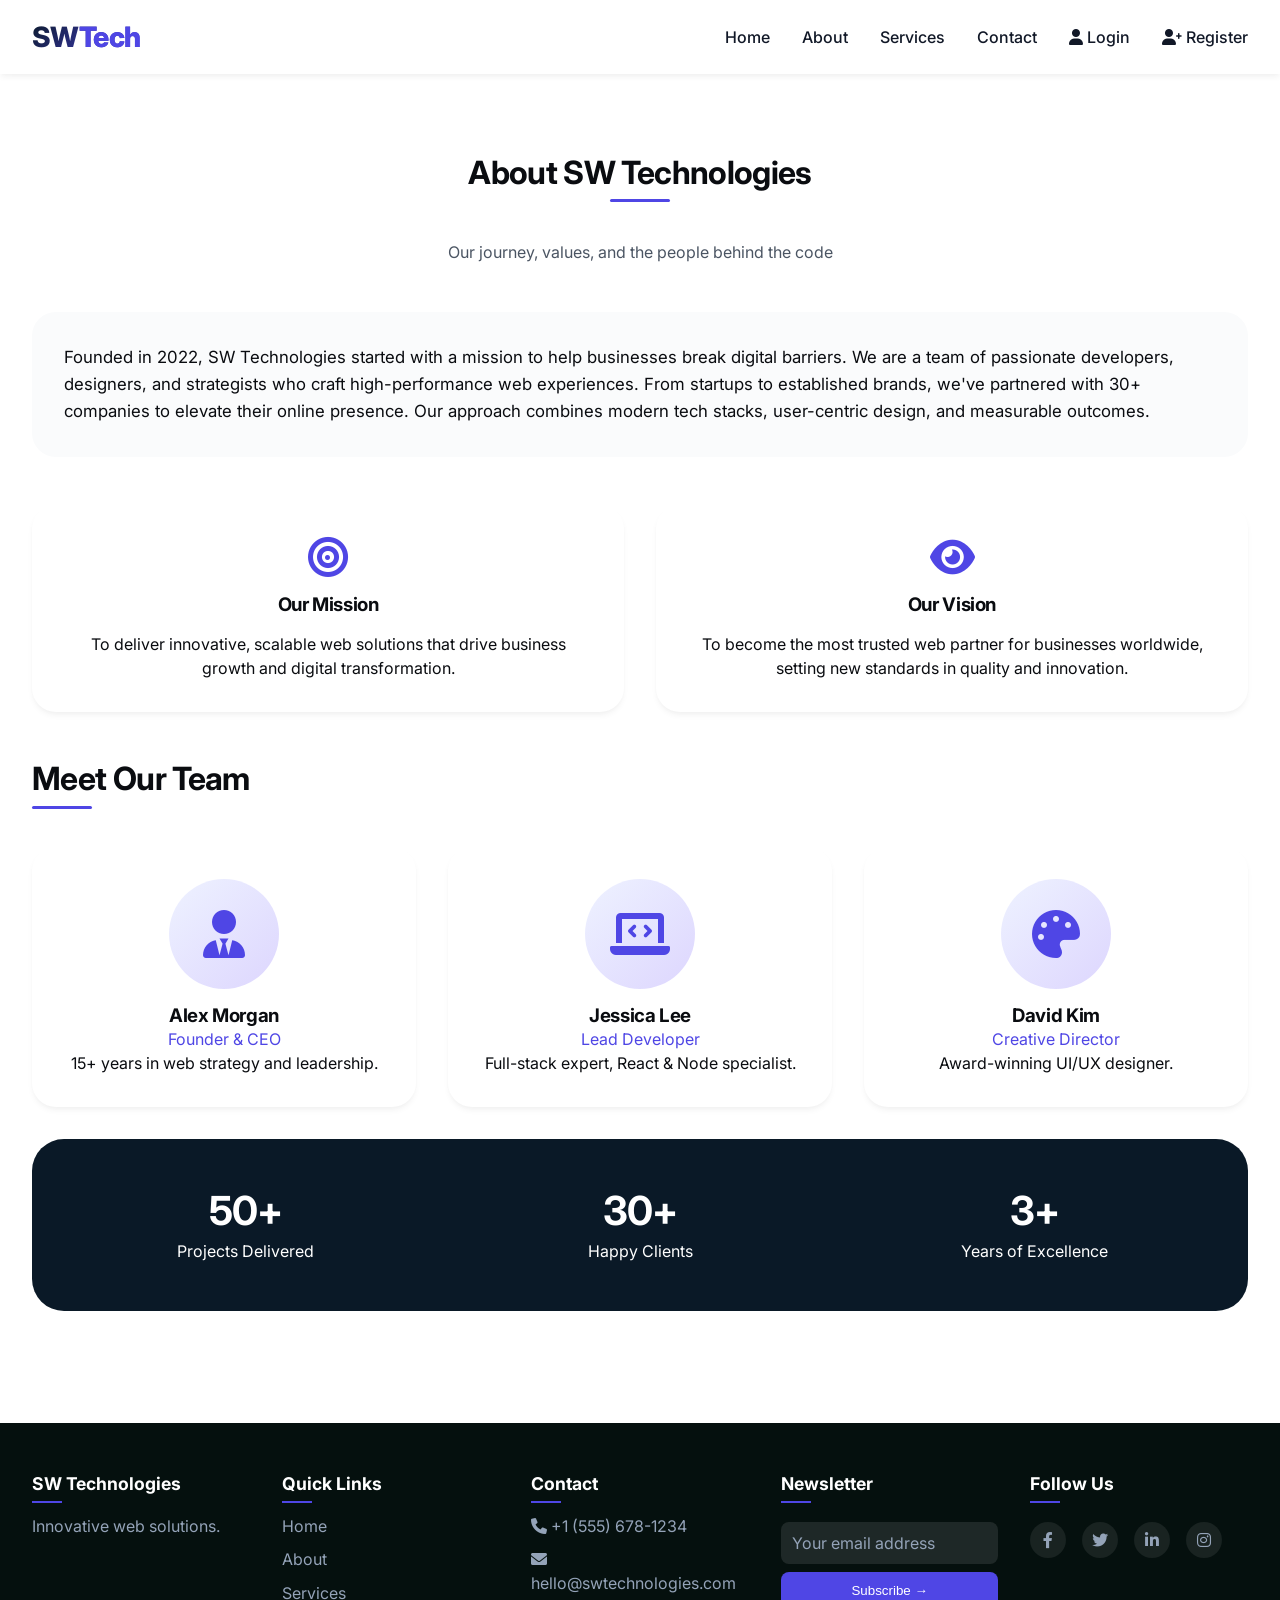
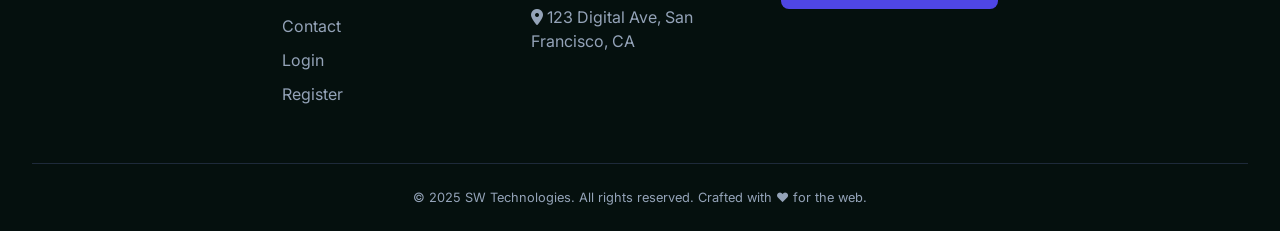
==== commit 33c4d213: "Complete Backend Integration for SW Technologies" ====
--- a/about.html
+++ b/about.html
@@ -1,4 +1,4 @@
-<!-- about.html -->
+<!-- about.html - Enhanced with Newsletter and Backend Integration -->
 <!DOCTYPE html>
 <html lang="en">
 
@@ -10,6 +10,44 @@
         rel="stylesheet">
     <link rel="stylesheet" href="https://cdnjs.cloudflare.com/ajax/libs/font-awesome/6.0.0-beta3/css/all.min.css">
     <link rel="stylesheet" href="styles.css">
+    <style>
+        .newsletter-form {
+            display: flex;
+            flex-direction: column;
+            gap: 0.5rem;
+            margin-top: 0.5rem;
+        }
+
+        .newsletter-form input {
+            padding: 0.7rem;
+            border-radius: 0.5rem;
+            border: none;
+            background: rgba(255, 255, 255, 0.1);
+            color: white;
+        }
+
+        .newsletter-form input::placeholder {
+            color: #94a3b8;
+        }
+
+        .newsletter-form button {
+            padding: 0.7rem;
+            background: #4f46e5;
+            color: white;
+            border: none;
+            border-radius: 0.5rem;
+            cursor: pointer;
+            transition: background 0.2s;
+        }
+
+        .newsletter-form button:hover {
+            background: #6366f1;
+        }
+
+        .footer-col {
+            margin-bottom: 1rem;
+        }
+    </style>
 </head>
 
 <body>
@@ -19,9 +57,12 @@
             <div class="hamburger" id="hamburger"><i class="fas fa-bars"></i></div>
             <ul class="nav-links" id="navLinks">
                 <li><a href="index.html">Home</a></li>
-                <li><a href="about.html" class="active">About</a></li>
+                <li><a href="about.html">About</a></li>
                 <li><a href="services.html">Services</a></li>
                 <li><a href="contact.html">Contact</a></li>
+                <li><a href="login.html"><i class="fas fa-user"></i> Login</a></li>
+                <li><a href="register.html"><i class="fas fa-user-plus"></i> Register</a></li>
+                <!-- Admin link will be added here dynamically by JavaScript -->
             </ul>
         </div>
     </nav>
@@ -99,20 +140,39 @@
                     <p>Innovative web solutions.</p>
                 </div>
                 <div class="footer-col">
-                    <h4>Quick Links</h4><a href="index.html">Home</a><a href="about.html">About</a><a
-                        href="services.html">Services</a><a href="contact.html">Contact</a>
-                </div>
-                <div class="footer-col">
-                    <h4>Contact</h4><a href="#"><i class="fas fa-phone"></i> +1 (555) 678-1234</a><a href="#"><i
-                            class="fas fa-envelope"></i> hello@swtechnologies.com</a>
-                </div>
-                <div class="footer-col">
-                    <div class="social-icons"><a href="#"><i class="fab fa-facebook-f"></i></a><a href="#"><i
-                                class="fab fa-twitter"></i></a><a href="#"><i class="fab fa-linkedin-in"></i></a></div>
+                    <h4>Quick Links</h4>
+                    <a href="index.html">Home</a>
+                    <a href="about.html">About</a>
+                    <a href="services.html">Services</a>
+                    <a href="contact.html">Contact</a>
+                    <a href="login.html">Login</a>
+                    <a href="register.html">Register</a>
+                </div>
+                <div class="footer-col">
+                    <h4>Contact</h4>
+                    <a href="#"><i class="fas fa-phone"></i> +1 (555) 678-1234</a>
+                    <a href="#"><i class="fas fa-envelope"></i> hello@swtechnologies.com</a>
+                    <a href="#"><i class="fas fa-map-marker-alt"></i> 123 Digital Ave, San Francisco, CA</a>
+                </div>
+                <div class="footer-col">
+                    <h4>Newsletter</h4>
+                    <form class="newsletter-form" id="newsletterForm">
+                        <input type="email" id="newsletterEmail" placeholder="Your email address" required>
+                        <button type="submit">Subscribe →</button>
+                    </form>
+                </div>
+                <div class="footer-col">
+                    <h4>Follow Us</h4>
+                    <div class="social-icons">
+                        <a href="#"><i class="fab fa-facebook-f"></i></a>
+                        <a href="#"><i class="fab fa-twitter"></i></a>
+                        <a href="#"><i class="fab fa-linkedin-in"></i></a>
+                        <a href="#"><i class="fab fa-instagram"></i></a>
+                    </div>
                 </div>
             </div>
             <div class="copyright">
-                <p>© 2025 SW Technologies. All rights reserved.</p>
+                <p>© 2025 SW Technologies. All rights reserved. Crafted with ❤️ for the web.</p>
             </div>
         </div>
     </footer>
@@ -120,11 +180,13 @@
     <a href="#" class="back-to-top" id="backToTop"><i class="fas fa-arrow-up"></i></a>
 
     <script>
+        // Navbar functionality
         const hamburger = document.getElementById('hamburger');
         const navLinks = document.getElementById('navLinks');
         hamburger.addEventListener('click', () => navLinks.classList.toggle('active'));
         document.querySelectorAll('.nav-links a').forEach(link => link.addEventListener('click', () => navLinks.classList.remove('active')));
 
+        // Back to top
         const backBtn = document.getElementById('backToTop');
         window.addEventListener('scroll', () => {
             if (window.scrollY > 300) backBtn.classList.add('show');
@@ -132,8 +194,7 @@
         });
 
         // Scroll Reveal Animation
-        const revealElements = document.querySelectorAll('.service-card, .strength-card, .testimonial, .team-card, .mv-card, .stat');
-
+        const revealElements = document.querySelectorAll('.team-card, .mv-card, .stat');
         const revealOnScroll = () => {
             revealElements.forEach(el => {
                 const rect = el.getBoundingClientRect();
@@ -144,17 +205,15 @@
                 }
             });
         };
-
-        // Set initial state
         revealElements.forEach(el => {
             el.style.opacity = '0';
             el.style.transform = 'translateY(30px)';
             el.style.transition = 'all 0.6s cubic-bezier(0.4, 0, 0.2, 1)';
         });
-
         window.addEventListener('scroll', revealOnScroll);
         window.addEventListener('load', revealOnScroll);
     </script>
+    <script src="script.js"></script>
 </body>
 
 </html>
